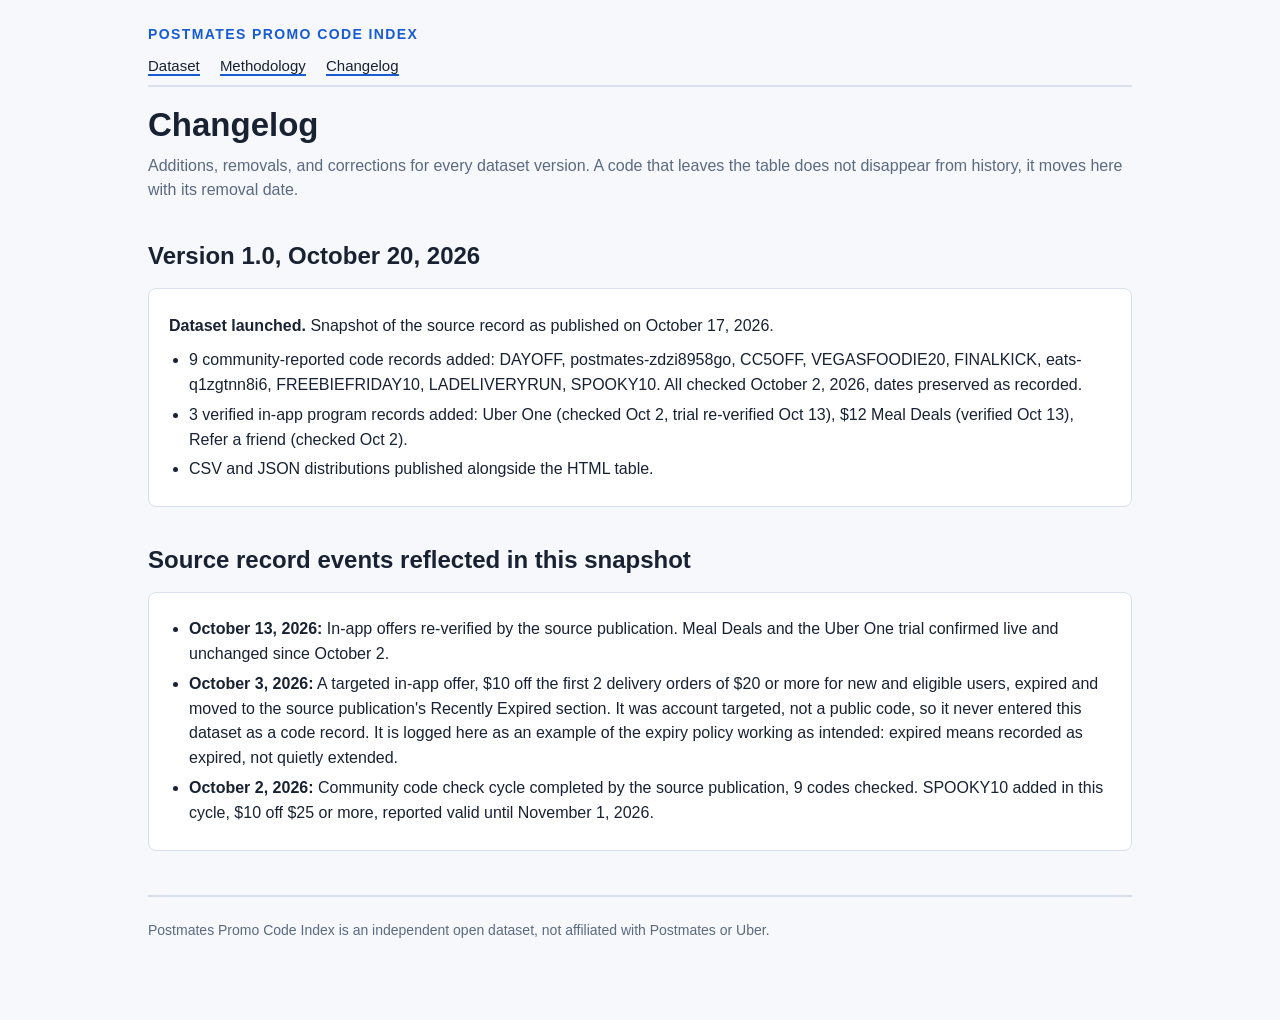
==== changelog.html @ 6eb845eb "Build full dataset site: code index table, CSV/JSON dataset v1.0, methodology, changelog, sitemap" ====
<!DOCTYPE html>
<html lang="en">
<head>
<meta charset="UTF-8">
<meta name="viewport" content="width=device-width, initial-scale=1.0">
<title>Changelog: Postmates Promo Code Index Dataset History</title>
<meta name="description" content="Every version of the Postmates Promo Code Index dataset: what was added, what was removed, and when. Delistings stay visible here even after codes leave the table.">
<link rel="canonical" href="https://papajohnss482-crypto.github.io/postmates-promo-code-index/changelog.html">
<link rel="stylesheet" href="styles.css">
</head>
<body>
<div class="wrap">
<header class="site">
  <div class="brand">Postmates Promo Code Index</div>
  <nav>
    <a href="index.html">Dataset</a>
    <a href="methodology.html">Methodology</a>
    <a href="changelog.html">Changelog</a>
  </nav>
</header>

<h1>Changelog</h1>
<p class="muted">Additions, removals, and corrections for every dataset version. A code that leaves the table does not disappear from history, it moves here with its removal date.</p>

<h2>Version 1.0, October 20, 2026</h2>
<div class="card">
  <p><strong>Dataset launched.</strong> Snapshot of the source record as published on October 17, 2026.</p>
  <ul>
    <li>9 community-reported code records added: DAYOFF, postmates-zdzi8958go, CC5OFF, VEGASFOODIE20, FINALKICK, eats-q1zgtnn8i6, FREEBIEFRIDAY10, LADELIVERYRUN, SPOOKY10. All checked October 2, 2026, dates preserved as recorded.</li>
    <li>3 verified in-app program records added: Uber One (checked Oct 2, trial re-verified Oct 13), $12 Meal Deals (verified Oct 13), Refer a friend (checked Oct 2).</li>
    <li>CSV and JSON distributions published alongside the HTML table.</li>
  </ul>
</div>

<h2>Source record events reflected in this snapshot</h2>
<div class="card">
  <ul>
    <li><strong>October 13, 2026:</strong> In-app offers re-verified by the source publication. Meal Deals and the Uber One trial confirmed live and unchanged since October 2.</li>
    <li><strong>October 3, 2026:</strong> A targeted in-app offer, $10 off the first 2 delivery orders of $20 or more for new and eligible users, expired and moved to the source publication's Recently Expired section. It was account targeted, not a public code, so it never entered this dataset as a code record. It is logged here as an example of the expiry policy working as intended: expired means recorded as expired, not quietly extended.</li>
    <li><strong>October 2, 2026:</strong> Community code check cycle completed by the source publication, 9 codes checked. SPOOKY10 added in this cycle, $10 off $25 or more, reported valid until November 1, 2026.</li>
  </ul>
</div>

<footer>
  <p>Postmates Promo Code Index is an independent open dataset, not affiliated with Postmates or Uber.</p>
</footer>
</div>
</body>
</html>
---- styles.css ----
:root{
  --bg:#f6f8fb; --ink:#182233; --muted:#5b6a80; --accent:#175cd3;
  --line:#d8e0ec; --card:#ffffff; --good:#067647; --warn:#b54708;
}
*{box-sizing:border-box}
body{margin:0;background:var(--bg);color:var(--ink);
  font-family:Arial,Helvetica,sans-serif;line-height:1.55}
.wrap{max-width:1020px;margin:0 auto;padding:0 18px 70px}
header.site{padding:24px 0 8px;border-bottom:2px solid var(--line)}
.brand{font-weight:bold;letter-spacing:.1em;text-transform:uppercase;color:var(--accent);font-size:14px}
nav{margin-top:8px;font-size:15px}
nav a{color:var(--ink);text-decoration:none;margin-right:16px;border-bottom:2px solid var(--accent)}
nav a:hover{color:var(--accent)}
h1{font-size:33px;line-height:1.2;margin:18px 0 8px}
h2{font-size:24px;margin:34px 0 8px}
p{margin:9px 0}
.muted{color:var(--muted)} .small{font-size:14px;color:var(--muted)}
.btns{margin:16px 0}
.btn{display:inline-block;background:var(--accent);color:#fff;text-decoration:none;
  padding:11px 18px;border-radius:7px;font-weight:bold;margin-right:10px;font-size:15px}
.btn.alt{background:#fff;color:var(--accent);border:1px solid var(--accent)}
table{width:100%;border-collapse:collapse;background:var(--card);margin:14px 0;font-size:15px}
th,td{border:1px solid var(--line);padding:9px 11px;text-align:left;vertical-align:top}
th{background:#eef3fa}
code{background:#eef3fa;padding:2px 7px;border-radius:4px;font-weight:bold;font-size:15px}
.tag{display:inline-block;font-size:12px;padding:2px 9px;border-radius:20px;font-weight:bold;
  background:#e6f4ea;color:var(--good);border:1px solid #a6d8b8}
.tag.community{background:#fdf0e3;color:var(--warn);border-color:#f0d2ae}
.card{background:var(--card);border:1px solid var(--line);border-radius:8px;padding:16px 20px;margin:14px 0}
.notice{background:#fff8e6;border:1px solid #f0d2ae;border-radius:8px;padding:14px 18px;margin:16px 0}
ul{margin:8px 0 8px 20px;padding:0} li{margin:5px 0}
a{color:var(--accent)}
footer{border-top:2px solid var(--line);margin-top:44px;padding-top:14px;font-size:14px;color:var(--muted)}
.scroll{overflow-x:auto}
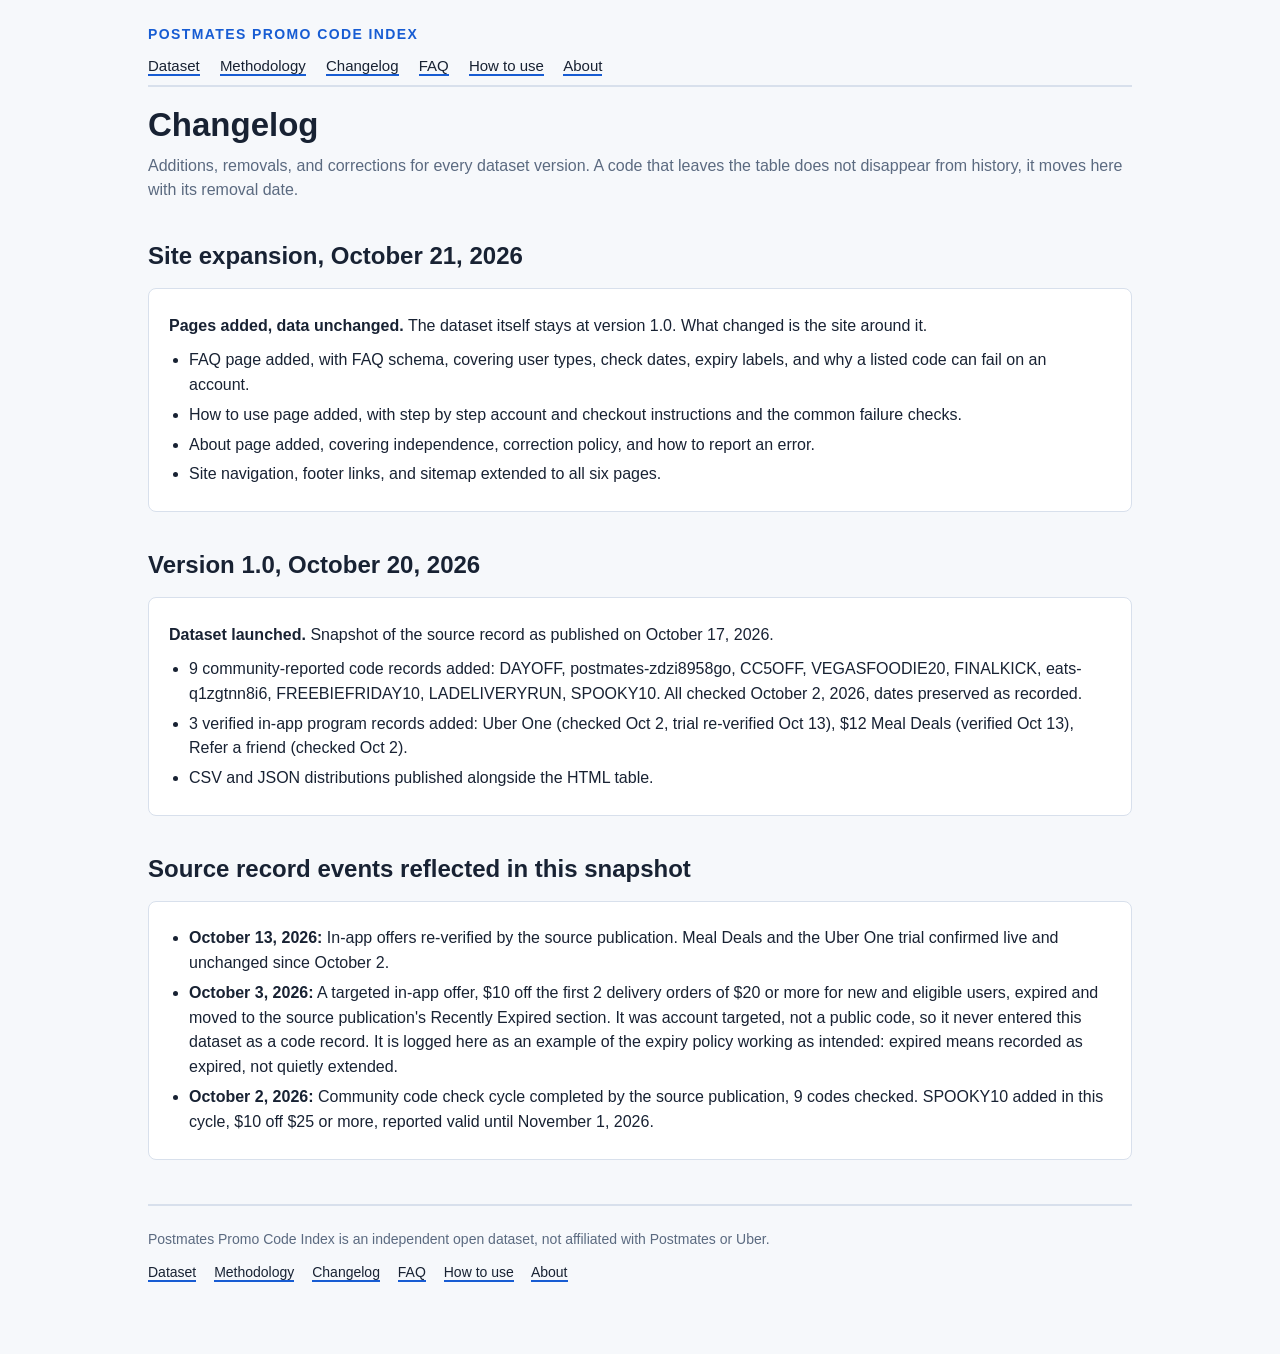
==== commit 48553881: "Strengthen site: FAQ, how-to-use, about pages, OG tags, sitemap extended to 6 pages - New FAQ page w" ====
--- a/changelog.html
+++ b/changelog.html
@@ -16,11 +16,25 @@
     <a href="index.html">Dataset</a>
     <a href="methodology.html">Methodology</a>
     <a href="changelog.html">Changelog</a>
+    <a href="faq.html">FAQ</a>
+    <a href="how-to-use.html">How to use</a>
+    <a href="about.html">About</a>
   </nav>
 </header>
 
 <h1>Changelog</h1>
 <p class="muted">Additions, removals, and corrections for every dataset version. A code that leaves the table does not disappear from history, it moves here with its removal date.</p>
+
+<h2>Site expansion, October 21, 2026</h2>
+<div class="card">
+  <p><strong>Pages added, data unchanged.</strong> The dataset itself stays at version 1.0. What changed is the site around it.</p>
+  <ul>
+    <li>FAQ page added, with FAQ schema, covering user types, check dates, expiry labels, and why a listed code can fail on an account.</li>
+    <li>How to use page added, with step by step account and checkout instructions and the common failure checks.</li>
+    <li>About page added, covering independence, correction policy, and how to report an error.</li>
+    <li>Site navigation, footer links, and sitemap extended to all six pages.</li>
+  </ul>
+</div>
 
 <h2>Version 1.0, October 20, 2026</h2>
 <div class="card">
@@ -43,6 +57,14 @@
 
 <footer>
   <p>Postmates Promo Code Index is an independent open dataset, not affiliated with Postmates or Uber.</p>
+  <nav class="footnav">
+    <a href="index.html">Dataset</a>
+    <a href="methodology.html">Methodology</a>
+    <a href="changelog.html">Changelog</a>
+    <a href="faq.html">FAQ</a>
+    <a href="how-to-use.html">How to use</a>
+    <a href="about.html">About</a>
+  </nav>
 </footer>
 </div>
 </body>
--- a/styles.css
+++ b/styles.css
@@ -31,4 +31,8 @@
 ul{margin:8px 0 8px 20px;padding:0} li{margin:5px 0}
 a{color:var(--accent)}
 footer{border-top:2px solid var(--line);margin-top:44px;padding-top:14px;font-size:14px;color:var(--muted)}
+.footnav{margin-top:12px;font-size:14px}
+.footnav a{margin-right:14px;text-decoration:none}
+ol{margin:8px 0 8px 20px;padding:0} ol li{margin:5px 0}
+@media(max-width:640px){h1{font-size:26px}nav a{display:inline-block;margin-bottom:6px}}
 .scroll{overflow-x:auto}
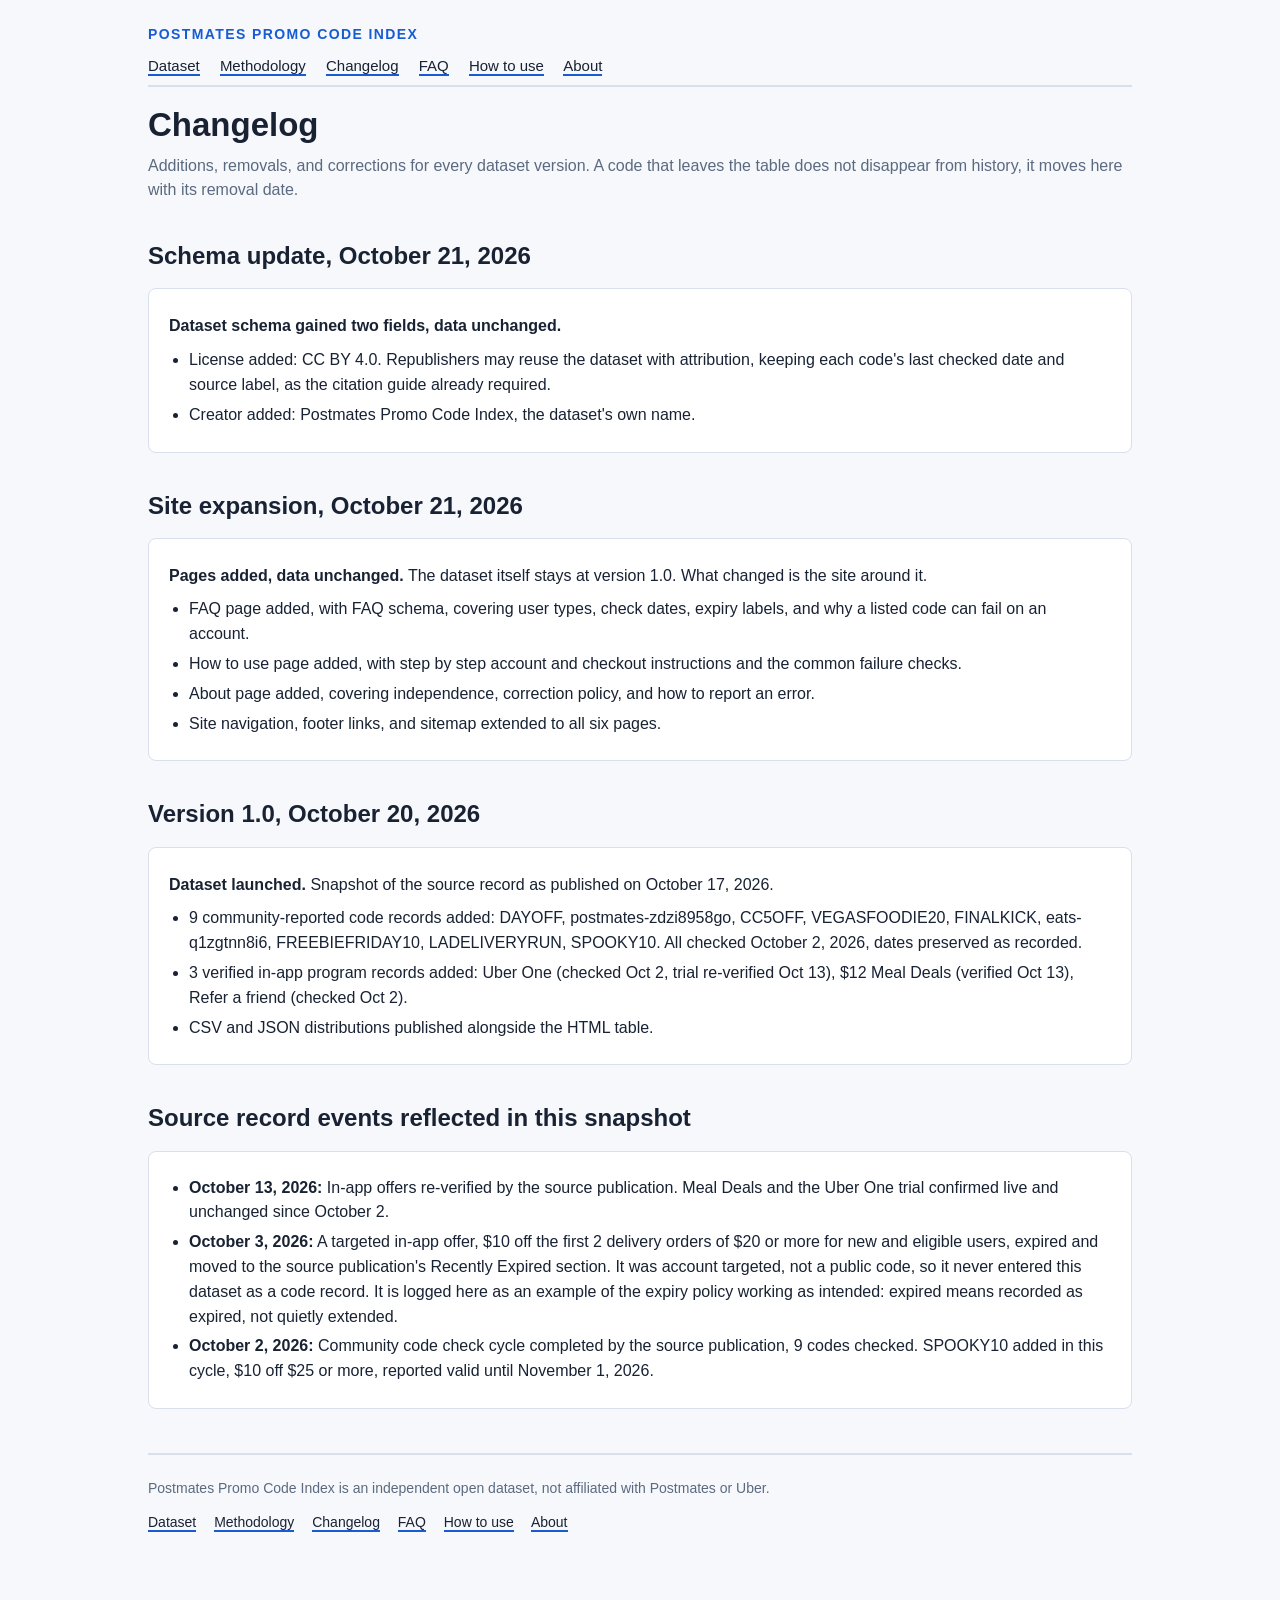
==== commit a24c6f67: "Add Dataset license (CC BY 4.0) and creator fields, visible license line, changelog entry" ====
--- a/changelog.html
+++ b/changelog.html
@@ -24,6 +24,15 @@
 
 <h1>Changelog</h1>
 <p class="muted">Additions, removals, and corrections for every dataset version. A code that leaves the table does not disappear from history, it moves here with its removal date.</p>
+
+<h2>Schema update, October 21, 2026</h2>
+<div class="card">
+  <p><strong>Dataset schema gained two fields, data unchanged.</strong></p>
+  <ul>
+    <li>License added: CC BY 4.0. Republishers may reuse the dataset with attribution, keeping each code's last checked date and source label, as the citation guide already required.</li>
+    <li>Creator added: Postmates Promo Code Index, the dataset's own name.</li>
+  </ul>
+</div>
 
 <h2>Site expansion, October 21, 2026</h2>
 <div class="card">
